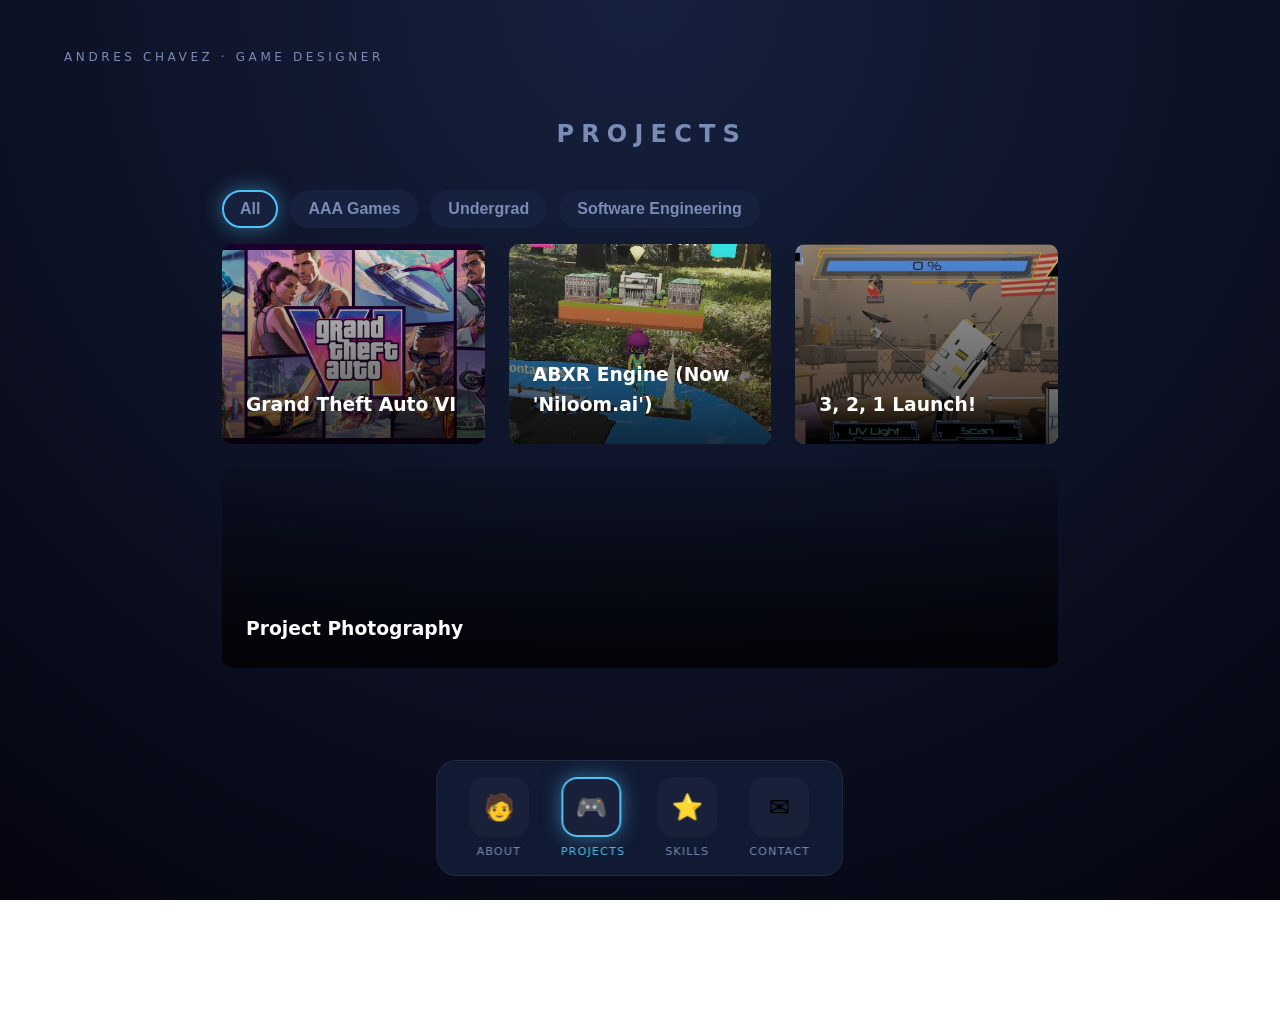
==== index.html @ 23756b4e "Adding one more achievement Added the nasa game there" ====
<!DOCTYPE html>
<html lang="en">

<head>
    <meta charset="UTF-8">
    <meta name="viewport" content="width=device-width, initial-scale=1.0">
    <title>Andres Chavez - Game Designer</title>
    <link rel="stylesheet" href="style.css">
</head>

<body>
    <header>
        <span class="console-title">Andres Chavez · Game Designer</span>
    </header>
    <main class="stage">
        <section class="panel" data-panel="about">
            <h2>About Me</h2>
            <div class="about-layout">
                <div class="about-data">
                    <div class="data-row">
                        <span class="data-label">Identity</span>
                        <span class="data-value">Andres Chavez - Game Designer</span>
                    </div>
                    <div class="data-row">
                        <span class="data-label">Location</span>
                        <span class="data-value">San Diego, CA</span>
                    </div>
                    <div class="data-row">
                        <span class="data-label">Experience</span>
                        <span class="data-value">5+ years in game design and development</span>
                    </div>
                    <div class="data-row">
                        <span class="data-label">Education</span>
                        <span class="data-value">B.S. Game and Interactive Media Design - Full Sail University</span>
                    </div>
                    <div class="data-row">
                        <span class="data-label">Current Role</span>
                        <span class="data-value">Designer: Exploration & Ambient Content @ Rockstar Games San
                            Diego</span>
                    </div>
                    <div class="data-row">
                        <span class="data-label">Resume</span>
                        <span class="data-value">
                            <a href="resume.pdf" target="_blank" class="resume-link">View My Resume ↗</a>
                        </span>
                    </div>
                </div>
                <div class="about-photo">
                    <div class="photo-item" data-index="0">
                        <img src="/images/me0.jpeg" alt="Andres Chavez">
                    </div>
                    <div class="photo-item" data-index="1">
                        <img src="/images/me1.jpeg" alt="Andres Chavez">
                    </div>
                    <div class="photo-item" data-index="2">
                        <img src="/images/me2.jpeg" alt="Andres Chavez">
                    </div>
                    <div class="photo-item" data-index="3">
                        <img src="/images/me3.jpeg" alt="Andres Chavez">
                    </div>
                    <div class="photo-item" data-index="4">
                        <img src="/images/me4.png" alt="Andres Chavez">
                    </div>
                    <div class="photo-item" data-index="5">
                        <img src="/images/me5.jpeg" alt="Andres Chavez">
                    </div>
                </div>
                <div class="about-bio">
                    <div id="p1" class="about-paragraph">
                        <p>To me there is no bigger satisfaction than seeing someone having fun with a mechanic, a
                            mission,
                            or a system you crafted from zero. That's why Game Design is my passion. Since the beginning
                            of my Game Design career, my goal has been and will always be creating these feelings of
                            amusement, serenity, and joy in players and inspire them to be their best version.</p>
                    </div>
                    <div id="p2" class="about-paragraph">
                        <p>I grew up building "Mini-games" on Minecraft, I would create a creative world, make some
                            rules,
                            and write them on Minecraft signs and play them with friends.
                            After that, I started designing levels on Halo 4's Forge Mode, and then I moved into Unity
                        </p>
                    </div>
                    <div id="p3" class="about-paragraph-last">
                        <p>I love playing Tennis, I enjoy watching anime, huge Star Wars fan. Love soccer and baseball
                            (Go Padres!)</p>
                    </div>
                </div>
                <div class="about-collage">
                    <div class="tile tile-achievements">
                        <h3>Achievements</h3>
                        <ul id="achievement-list" class="achievement-list">
                            <li class="achievement unlocked">
                                <span class="achievement-icon">🏆</span>
                                <div class="achievement-info">
                                    <strong>Graduated as Class Valedictorian</strong>
                                    <p>Achieved the highest GPA in my graduating class.</p>
                                </div>
                                <span class="achievement-date">June 2020</span>
                            </li>

                            <li class="achievement unlocked">
                                <span class="achievement-icon">🏆</span>
                                <div class="achievement-info">
                                    <strong>Shipped a game for NASA</strong>
                                    <p>See "3,2,1 Launch!" in my projects.</p>
                                </div>
                                <span class="achievement-date">January 2024</span>
                            </li>

                            <li class="achievement unlocked">
                                <span class="achievement-icon">🏆</span>
                                <div class="achievement-info">
                                    <strong>5+ years in the games industry</strong>
                                    <p>Wohoo! 5 years in AAA and counting!</p>
                                </div>
                                <span class="achievement-date">June 2026</span>
                            </li>

                            <li class="achievement locked">
                                <span class="achievement-icon">🔒</span>
                                <div class="achievement-info">
                                    <strong>Ship first AAA title</strong>
                                    <p>Grand Theft Auto VI - November 19th, 2026</p>
                                    <div class="progress-bar">
                                        <div class="progress-fill" style="width: 96%"></div>
                                    </div>
                                </div>
                            </li>
                        </ul>
                    </div>
                    <div class="tile tile-steam">
                        <h3>Currently Playing</h3>
                        <iframe src="https://store.steampowered.com/widget/2075800/" loading="lazy"></iframe>
                    </div>
                    <div class="tile tile-movie">
                        <h3>Favorite Movie</h3>
                        <a href="https://boxd.it/i7Q4" target="_blank" class="movie-link">
                            <img src="/images/sound-of-metal.jpg" alt="Sound of Metal" class="movie-poster">
                        </a>
                    </div>
                    <div class="tile tile-spotify">
                        <h3>Recent Listens</h3>
                        <iframe data-testid="embed-iframe" style="border-radius:12px"
                            src="https://open.spotify.com/embed/playlist/37i9dQZF1DX6RSJAsEDz7H?utm_source=generator&theme=0&si=4cc93a65f3f84dc2"
                            frameBorder="0" allowfullscreen=""
                            allow="autoplay; clipboard-write; encrypted-media; fullscreen; picture-in-picture"
                            loading="lazy"></iframe>
                    </div>
                    <div class="tile tile-youtube">
                        <h3>Design Analysis</h3>
                        <iframe width="560" height="315"
                            src="https://www.youtube.com/embed/RQPCYRmBMrA?si=uveSsL-RMxHceuVE"
                            title="YouTube video player" frameborder="0"
                            allow="accelerometer; autoplay; clipboard-write; encrypted-media; gyroscope; picture-in-picture; web-share"
                            referrerpolicy="strict-origin-when-cross-origin" allowfullscreen></iframe>
                    </div>
                </div>
            </div>
        </section>

        <section class="panel active" data-panel="projects">
            <h2>Projects</h2>

            <div class="filters">
                <button class="filter-btn active" data-filter="all">All</button>
                <button class="filter-btn" data-filter="aaagames">AAA Games</button>
                <button class="filter-btn" data-filter="undergradwork">Undergrad</button>
                <button class="filter-btn" data-filter="engineering">Software Engineering</button>
            </div>

            <div id="project-gallery"></div>
        </section>

        <section class="panel" data-panel="skills">
            <h2>Skills</h2>
            <p>Placeholder: list out your tools/languages/engines here, we can make this a nicer grid later.</p>
        </section>

        <section class="panel" data-panel="contact">
            <h2>Contact</h2>
            <div class="social-links">
                <label>Socials</label>
                <div class="social-links-separator">
                    <a href="www.linkedin.com/in/andresechavez" target="_blank" class="social-link">LinkedIn</a>
                    <a href="https://www.instagram.com/andrew.chv/" target="_blank" class="social-link">Instagram</a>
                    <a href="https://x.com/andresechv" target="_blank" class="social-link">X (formerly Twitter)</a>
                </div>
            </div>

            <form id="contact-form" class="contact-form" action="https://formspree.io/f/xqpedoqr" method="POST">
                <div class="form-row">
                    <label for="name">Name</label>
                    <input type="text" id="name" name="name" required>
                </div>

                <div class="form-row">
                    <label for="email">Email</label>
                    <input type="email" id="email" name="email" required>
                </div>

                <div class="form-row">
                    <label for="message">Message</label>
                    <textarea id="message" name="message" rows="6" required></textarea>
                </div>

                <input type="text" name="_gotcha" class="honeypot" tabindex="-1" autocomplete="off">

                <button type="submit" class="submit-btn">Send Message</button>
                <p id="form-status" class="form-status"></p>
            </form>
        </section>
    </main>
    <nav class="dock">
        <div class="console-menu">
            <button class="console-tile" data-category="about">
                <span class="console-icon">🧑</span>
                <span class="console-label">About</span>
            </button>
            <button class="console-tile active" data-category="projects">
                <span class="console-icon">🎮</span>
                <span class="console-label">Projects</span>
            </button>
            <button class="console-tile" data-category="skills">
                <span class="console-icon">⭐</span>
                <span class="console-label">Skills</span>
            </button>
            <button class="console-tile" data-category="contact">
                <span class="console-icon">✉️</span>
                <span class="console-label">Contact</span>
            </button>
        </div>
    </nav>
    <script src="projects-data.js"></script>
    <script src="script.js"></script>
    <script src="console.js"></script>
    <script src="contact.js"></script>
</body>

</html>
---- style.css ----
/*Main body*/
* {
  margin: 0;
  padding: 0;
  box-sizing: border-box;
}

body {
  font-family: system-ui, sans-serif;
  line-height: 1.6;
  background: radial-gradient(circle at top, #16213e, #050510);
  background-attachment: fixed;
  color: #eee;
}

header {
  display: flex;
  justify-content: space-between;
  padding: 3rem 4rem;
  font-size: 0.75rem;
  letter-spacing: 0.30em;
  text-transform: uppercase;
  color: #7a8bb5;
}

main {
  max-width: 900px;
  margin: 0 auto;
  padding: 2rem 1.5rem;
}

section {
  margin-bottom: 3rem;
}

h2 {
  font-size: 1.5rem;
  letter-spacing: 0.30em;
  margin-left: 40%;
  margin-right: 30%;
  margin-bottom: 2rem;
  text-align: center;
  display: inline-block;
  text-transform: uppercase;
  padding-bottom: 0.25rem;
  color: #7a8bb5;
}

/*Icon row/dock*/
.stage {
  min-height: 100vh;
  padding: 0rem 2rem 8rem;
  max-width: 900px;
  margin: 0 auto;
}

.panel {
  display: none;
}

.panel.active {
  display: block;
}

.dock {
  position: fixed;
  bottom: 1.5rem;
  left: 50%;
  transform: translateX(-50%);
  background: rgba(22, 33, 62, 0.7);
  backdrop-filter: blur(12px);
  border: 1px solid rgba(255, 255, 255, 0.08);
  border-radius: 20px;
  padding: 1rem 2rem 0.75rem;
  z-index: 100;
}

.console-menu {
  display: flex;
  gap: 2rem;
}

.console-tile {
  background: none;
  border: none;
  font: inherit;
  cursor: pointer;
}

.console-tile .console-icon {
  width: 60px;
  height: 60px;
  border-radius: 16px;
  border: 2px solid transparent;
  display: flex;
  align-items: center;
  justify-content: center;
  font-size: 1.6rem;
  background: rgba(255, 255, 255, 0.03);
  transition: border-color 0.25s ease, box-shadow 0.25s ease;
}

.console-tile .console-label {
  font-size: 0.7rem;
  letter-spacing: 0.1em;
  text-transform: uppercase;
  color: #7a8bb5;
}

.console-tile.active {
  opacity: 1;
}

.console-tile.active .console-icon {
  border-color: #4fc3f7;
  box-shadow: 0 0 20px rgba(79, 195, 247, 0.5);
}

.console-tile.active .console-label {
  color: #4fc3f7;
}

.console-tile:hover {
  opacity: 1;
}

/*Contact Page*/
.social-links-separator {
  width: 100%;
  display: flex;
  gap: 0.75rem;
  margin-bottom: 1.5rem;
  margin-top: 0.3rem;
}

.social-link {
  padding: 0.5rem 1rem;
  background: #16213e;
  color: #7a8bb5;
  border: 2px solid transparent;
  border-radius: 20px;
  font-weight: 600;
  transition: background 0.2s ease, color 0.2s ease;
}

.contact-form {
  max-width: 560px;
}

.form-row {
  display: flex;
  flex-direction: column;
  gap: 0.4rem;
  margin-bottom: 1.25rem;
}

.social-links label,
.form-row label {
  font-size: 0.7rem;
  letter-spacing: 0.15em;
  text-transform: uppercase;
  color: #7a8bb5;
}

.form-row input,
.form-row textarea {
  background: rgba(22, 33, 62, 0.6);
  border: 2px solid rgba(255, 255, 255, 0.08);
  border-radius: 10px;
  padding: 0.75rem 1rem;
  color: #eee;
  font: inherit;
  transition: border-color 0.2s ease, box-shadow 0.2s ease;
}

.form-row input:focus,
.form-row textarea:focus {
  outline: none;
  border-color: #4fc3f7;
  box-shadow: 0 0 15px rgba(79, 195, 247, 0.3);
}

.form-row textarea {
  resize: vertical;
}

.honeypot {
  position: absolute;
  left: -9999px;
}

.submit-btn {
  padding: 0.7rem 1.5rem;
  background: #16213e;
  color: #4fc3f7;
  border: 2px solid #4fc3f7;
  border-radius: 20px;
  font: inherit;
  font-weight: 600;
  cursor: pointer;
  transition: box-shadow 0.2s ease, transform 0.2s ease;
}

.submit-btn:hover {
  transform: translateY(-2px);
  box-shadow: 0 0 20px rgba(79, 195, 247, 0.5);
}

.submit-btn:disabled {
  opacity: 0.5;
  cursor: not-allowed;
}

.form-status {
  margin-top: 1rem;
  min-height: 1.5rem;
}

.form-status.success {
  color: #6fe3a1;
}

.form-status.error {
  color: #ff7b8a;
}

/*About*/
.about-layout {
  display: flex;
  gap: 2.5rem;
  align-items: flex-start;
  flex-wrap: wrap;
}

.about-data {
  display: flex;
  flex-direction: column;
  gap: 1.5rem;
  flex: 1 1 300px;
  background: #16213e;
  padding: 0.6rem 1.2rem;
  border-radius: 8px;
}

.data-row {
  display: flex;
  justify-content: space-between;
  align-items: baseline;
  gap: 1.5rem;
}

.data-label{
  font-size: 1rem;
  letter-spacing: 0.15em;
  text-transform: uppercase;
  color: #7a8bb5;
}

.data-value {
  font-size: 1rem;
  color: #eee;
  text-align: right;
}

.about-collage {
  display: grid;
  grid-template-columns: repeat(12, 1fr);
  gap: 1.5rem;
}

.tile {
  background: rgba(22, 33, 62, 0.6);
  border-radius: 16px;
  padding: 1.5rem;
  overflow: hidden;
}

.tile h3 {
  font-size: 0.8rem;
  letter-spacing: 0.2em;
  text-transform: uppercase;
  color: #7a8bb5;
  margin-bottom: 1rem;
}

.tile-steam   { grid-column: span 10; }
.tile-movie   { grid-column: span 5; }
.tile-spotify { grid-column: span 15; }
.tile-youtube { grid-column: span 15; }
.tile-achievements { grid-column: span 15; }

.tile iframe {
  display: block;
  width: 100%;
  border: none;
  border-radius: 12px;
}

.tile-spotify iframe { height: 152px; }
.tile-steam iframe   { height: 200px; }
.tile-youtube iframe { height: 520px; }

.tile img {
  display: block;
  width: 100%;
  border-radius: 12px;
  object-fit: cover;
}

.tile-movie img {
  aspect-ratio: 2 / 3;
  max-height: 420px;
}

@media (max-width: 700px) {
  .tile-spotify,
  .tile-steam,
  .tile-movie {
    grid-column: span 12;
  }
}

.progress-bar {
  height: 8px;
  margin-top: 0.5rem;
  background: rgba(255, 255, 255, 0.08);
  border-radius: 999px;
  overflow: hidden;
}

.progress-fill {
  width: 0;
  height: 100%;
  background: linear-gradient(90deg, #4fc3f7, #81d4fa);
  border-radius: 999px;
  box-shadow: 0 0 10px rgba(79, 195, 247, 0.6);
  transition: width 0.8s ease;
}

.achievement-list {
  list-style: none;
  display: flex;
  flex-direction: column;
  gap: 0.75rem;
}

.achievement {
  display: flex;
  gap: 1rem;
  align-items: flex-start;
  padding: 0.9rem 1rem;
  border-radius: 12px;
  background: rgba(255, 255, 255, 0.04);
  border: 1px solid transparent;
}

.achievement-icon {
  font-size: 1.5rem;
}

.achievement-info {
  flex: 1;
}

.achievement-info p {
  font-size: 0.85rem;
  color: #7a8bb5;
}

.achievement.unlocked {
  border-color: rgba(79, 195, 247, 0.4);
  box-shadow: 0 0 15px rgba(79, 195, 247, 0.15);
}

.achievement.locked {
  opacity: 0.55;
}

.achievement.locked .achievement-icon {
  filter: grayscale(1);
}

.achievement-date {
  flex: 0 0 auto;
  white-space: nowrap;
  font-size: 0.7rem;
  letter-spacing: 0.15em;
  text-transform: uppercase;
  color: #4fc3f7;
  padding-top: 0.2rem;
  align-items: right;
}

.about-paragraph {
  flex: 1 1 300px;
}

.about-paragraph p {
  margin-bottom: 1rem;
}

.about-photo {
  display: flex;
  flex-direction: row;
  align-items: center;
  width: 355px;
  height: 355px;
  flex: 0 0 auto;
  overflow-x: auto;
  scroll-snap-type: x mandatory;
  gap: 1rem;
  border-radius: 16px;
}

.photo-item {
  position: relative;
  flex: 0 0 auto;
  width: 355px;
  height: 355px;
  overflow: hidden;
  scroll-snap-align: start;
  transition: transform 0.2s ease;
}

.photo-item img {
  width: 355px;
  height: 355px;
  object-fit: cover;
  border-radius: 16px;
  box-shadow: 0 10px 30px rgba(0, 0, 0, 0.4);
}

/*Projects*/
.filters {
  width: 100%;
  display: flex;
  gap: 0.75rem;
  margin-bottom: 1rem;
}

.filter-btn {
  padding: 0.5rem 1rem;
  background: #16213e;
  color: #7a8bb5;
  border: 2px solid transparent;
  border-radius: 20px;
  cursor: pointer;
  font-weight: 600;
  font-size: 1rem;
  transition: background 0.2s ease, color 0.2s ease;
}

.filter-btn.active {
  border-color: #4fc3f7;
  box-shadow: 0 0 20px rgba(79, 195, 247, 0.5);
}

#project-gallery {
  display: flex;
  flex-wrap: wrap;
  gap: 1.5rem;
  width: 100%;
}

.project-card {
  position: relative;
  background-size: cover;
  background-position: center;
  border-radius: 10px;
  padding: 1.5rem;
  flex: 1 1 250px;
  min-height: 200px;
  display: flex;
  flex-direction: column;
  justify-content: flex-end;
  color: white;
  overflow: hidden;
  transition: transform 0.2s ease, box-shadow 0.2s ease;
  text-decoration: none;
}

.project-card::before {
  content: "";
  position: absolute;
  inset: 0;
  background: linear-gradient(to top, rgba(0, 0, 0, 0.75), rgba(0, 0, 0, 0.1));
  z-index: 0;
}

.project-card:hover {
  transform: translateY(-5px);
  box-shadow: 0 10px 20px rgba(0, 0, 0, 0.1);
}

.project-card h3 {
  position: relative;
  color: white;
  z-index: 1;
}

/*Project Page*/
#projects {
  display: flex;
  flex-wrap: wrap;
  gap: 1.5rem;
}

.back-link {
  display: inline-block;
  padding: 0rem 3rem;
  color: #7a8bb5;
  font-weight: 600;
  text-decoration: none;
}

#projects h2 {
  overflow: wrap;
}

#project-tags {
  width: 100%;
  display: flex;
  gap: 0.75rem;
  margin-bottom: 1rem;
}

.tag {
  padding: 0.5rem 1rem;
  background: #16213e;
  color: #7a8bb5;
  border: 2px solid transparent;
  border-radius: 20px;
  font-weight: 600;
  transition: background 0.2s ease, color 0.2s ease;
}

#project-media {
  display: flex;
  gap: 1rem;
  margin-top: 1.5rem;
}

#project-media img {
  border-radius: 8px;
  object-fit: cover;
}

.media-gallery {
  display: flex;
  gap: 1rem;
  overflow-x: auto;
  scroll-snap-type: x mandatory;
  padding-bottom: 1rem;
}

.media-thumb {
  position: relative;
  flex: 0 0 auto;
  width: 700px;
  height: 400px;
  border-radius: 10px;
  overflow: hidden;
  cursor: pointer;
  scroll-snap-align: start;
  transition: transform 0.2s ease;
}

.media-thumb img {
  width: 100%;
  height: 100%;
  object-fit: cover;
  display: block;
}

.play-icon {
  position: absolute;
  top: 50%;
  left: 50%;
  transform: translate(-50%, -50%);
  font-size: 2rem;
  color: white;
  text-shadow: 0 2px 8px rgba(0, 0, 0, 0.6);
}

.media-modal {
  display: none;
  position: fixed;
  inset: 0;
  background: rgba(0, 0, 0, 0.9);
  z-index: 1000;
  align-items: center;
  justify-content: center;
}

.media-modal.open {
  display: flex;
}

.modal-content {
  max-width: 90vw;
  max-height: 85vh;
}

.modal-content img {
  max-width: 90vw;
  max-height: 85vh;
  border-radius: 8px;
}

.modal-content iframe {
  width: min(90vw, 900px);
  height: min(50.625vw, 506px);
  /* maintains 16:9 */
  border: none;
  border-radius: 8px;
}

.modal-close {
  position: absolute;
  top: 1.5rem;
  right: 2rem;
  background: none;
  border: none;
  color: white;
  font-size: 2.5rem;
  cursor: pointer;
  line-height: 1;
}

.modal-nav {
  position: absolute;
  top: 50%;
  transform: translateY(-50%);
  background: rgba(255, 255, 255, 0.1);
  border: none;
  color: white;
  font-size: 1.5rem;
  width: 50px;
  height: 50px;
  border-radius: 50%;
  cursor: pointer;
  display: flex;
  align-items: center;
  justify-content: center;
  transition: background 0.2s ease;
}

.modal-nav:hover {
  background: rgba(255, 255, 255, 0.25);
}

.modal-prev {
  left: 1.5rem;
}

.modal-next {
  right: 1.5rem;
}

#project-link {
  display: flex;
  flex-wrap: wrap;
  gap: 0.75rem;
}

.link-box {
  padding: 0.5rem 1rem;
  background: #16213e;
  color: #7a8bb5;
  border: 2px solid transparent;
  border-radius: 20px;
  font-weight: 600;
  transition: background 0.2s ease, color 0.2s ease;
}

.project-layout {
  display: grid;
  grid-template-columns: 2fr 1fr;
  gap: 2rem;
  align-items: start;
  margin-top: 2rem;
}

.project-main h3 {
  margin-bottom: 0.75rem;
  color: #4fc3f7;
}

.project-main p {
  margin-bottom: 1rem;
}

.project-info {
  background: rgba(22, 33, 62, 0.6);
  border: 1px solid rgba(255,255,255,0.08);
  border-radius: 14px;
  padding: 1.5rem;
}

.project-info dt {
  font-size: 0.7rem;
  letter-spacing: 0.15em;
  text-transform: uppercase;
  color: #7a8bb5;
  margin-top: 1rem;
}

.project-info dt:first-of-type {
  margin-top: 0;
}

.project-info dd {
  margin: 0.25rem 0 0;
}

.tool-tag {
  display: inline-block;
  padding: 0.2rem 0.7rem;
  margin: 0.2rem 0.3rem 0.2rem 0;
  background: rgba(79, 195, 247, 0.12);
  border-radius: 12px;
  font-size: 0.8rem;
  color: #4fc3f7;
}

@media (max-width: 700px) {
  .project-layout {
    grid-template-columns: 1fr;
  }
}

/*Footer*/
footer {
  text-align: center;
  padding: 2rem;
  background: #1a1a2e;
  color: white;
}
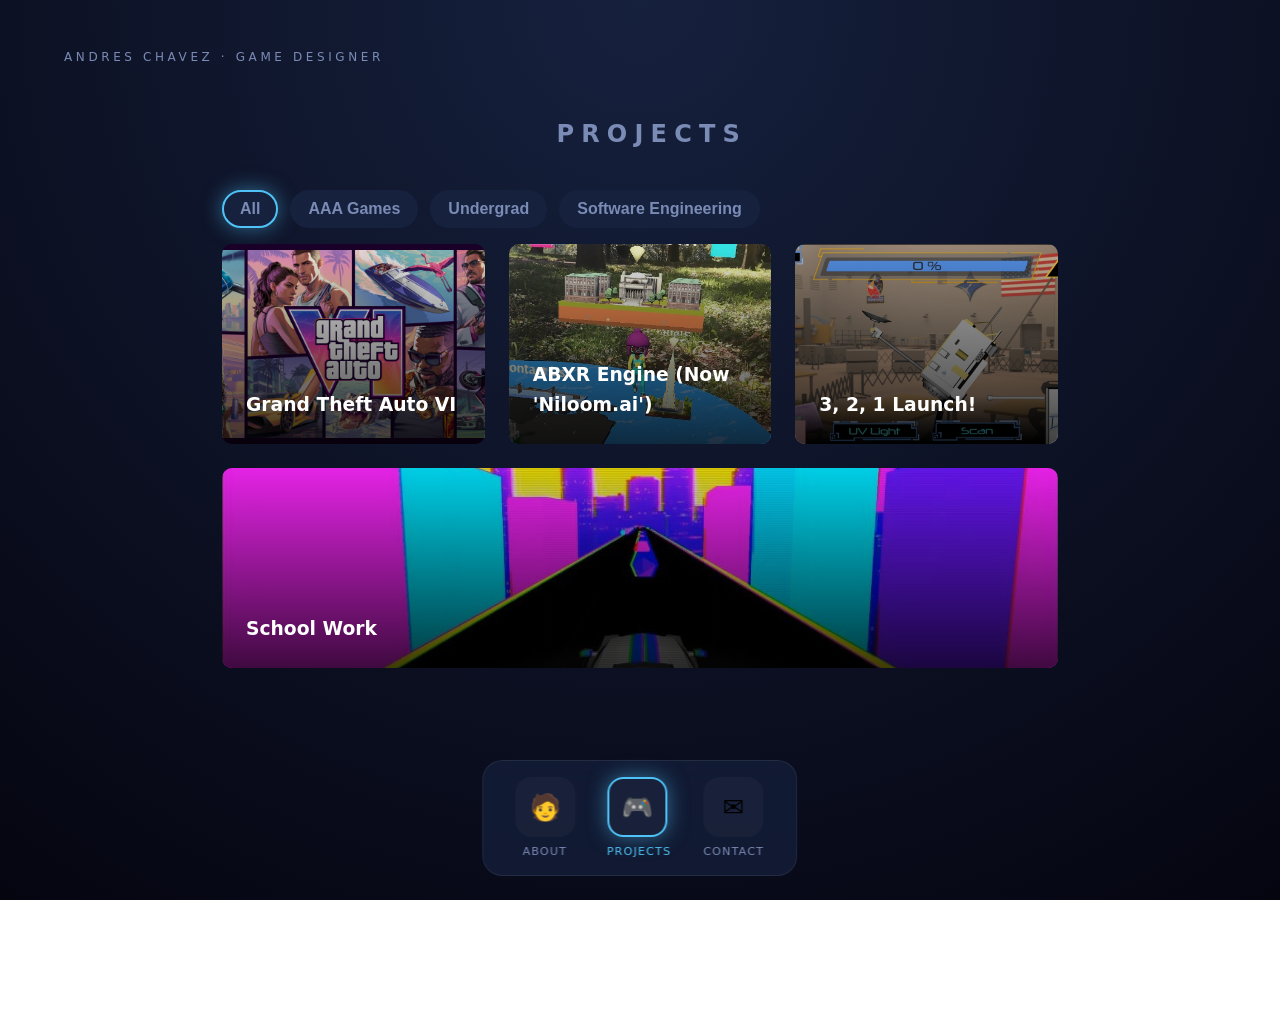
==== commit 0ffc02b0: "Set up general studen projects page Also removed the Skill page, don't want it anymore." ====
--- a/index.html
+++ b/index.html
@@ -169,11 +169,6 @@
             </div>
 
             <div id="project-gallery"></div>
-        </section>
-
-        <section class="panel" data-panel="skills">
-            <h2>Skills</h2>
-            <p>Placeholder: list out your tools/languages/engines here, we can make this a nicer grid later.</p>
         </section>
 
         <section class="panel" data-panel="contact">
@@ -220,10 +215,6 @@
                 <span class="console-icon">🎮</span>
                 <span class="console-label">Projects</span>
             </button>
-            <button class="console-tile" data-category="skills">
-                <span class="console-icon">⭐</span>
-                <span class="console-label">Skills</span>
-            </button>
             <button class="console-tile" data-category="contact">
                 <span class="console-icon">✉️</span>
                 <span class="console-label">Contact</span>
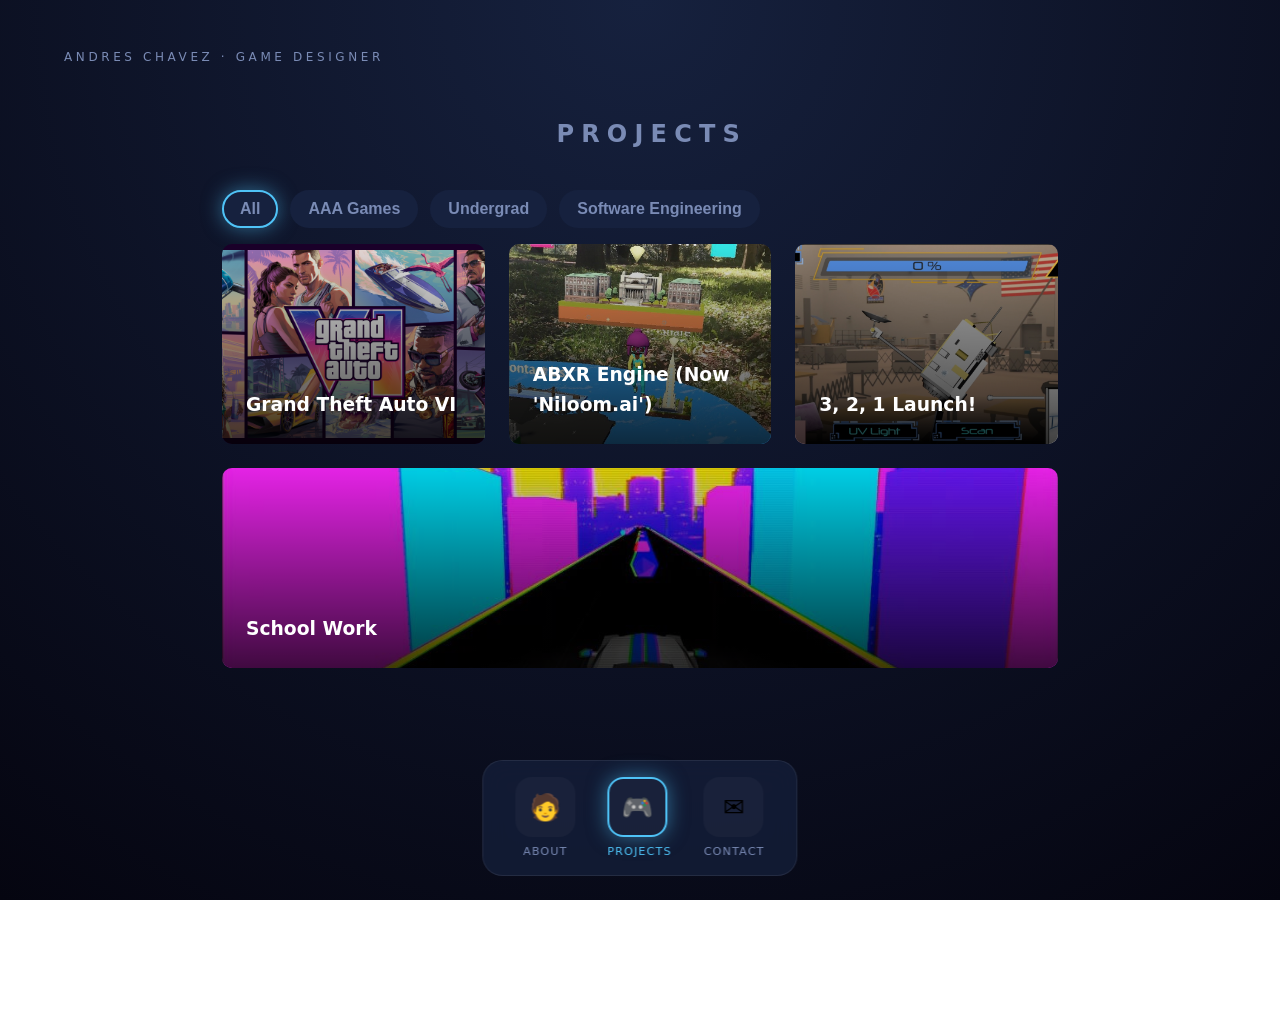
==== commit 1d826aae: "Adding scores to projects Also wrote info for all of the projects and rewrote my about me. Updated a" ====
--- a/index.html
+++ b/index.html
@@ -41,7 +41,7 @@
                     <div class="data-row">
                         <span class="data-label">Resume</span>
                         <span class="data-value">
-                            <a href="resume.pdf" target="_blank" class="resume-link">View My Resume ↗</a>
+                            <a class="review-link" href="resume.pdf" target="_blank">View My Resume ↗</a>
                         </span>
                     </div>
                 </div>
@@ -67,22 +67,25 @@
                 </div>
                 <div class="about-bio">
                     <div id="p1" class="about-paragraph">
-                        <p>To me there is no bigger satisfaction than seeing someone having fun with a mechanic, a
-                            mission,
-                            or a system you crafted from zero. That's why Game Design is my passion. Since the beginning
-                            of my Game Design career, my goal has been and will always be creating these feelings of
-                            amusement, serenity, and joy in players and inspire them to be their best version.</p>
+                        <p>Video Games can be such an incredible art form and story telling medium.
+                            It’s incredible to see how pixels on a screen can really induce a rainbow of feelings on a
+                            human being, and to me there is no bigger satisfaction than creating content and experiences
+                            that induce these amazing emotions through the medium.
+                            That is why Game Design is my passion, my goal will always be creating these feelings of
+                            amusement, wonder, and joy hopefully inspiring others to be their best version.</p>
                     </div>
                     <div id="p2" class="about-paragraph">
-                        <p>I grew up building "Mini-games" on Minecraft, I would create a creative world, make some
-                            rules,
-                            and write them on Minecraft signs and play them with friends.
-                            After that, I started designing levels on Halo 4's Forge Mode, and then I moved into Unity
-                        </p>
+                        <p>Growing up in Venezuela I realized really early in my life how incredible video games can be,
+                            how they can be way more than just a distraction, a literal escape from reality to many.
+                            I started picking up games that allowed user generated content from an early age like
+                            Minecraft, Halo 4’s Forge Mode, GTA Online’s Creator in hopes to replicate these great
+                            feelings that all of my favorite games would make me feel.
+                            Many years later here I am actually designing video games for a living! A real dream come true, my 13-year-old self, 
+                            who had just figured out he wanted to make games for a living, would’ve never imagined it.</p>
                     </div>
                     <div id="p3" class="about-paragraph-last">
-                        <p>I love playing Tennis, I enjoy watching anime, huge Star Wars fan. Love soccer and baseball
-                            (Go Padres!)</p>
+                        <p>Hiker and Kayaker. I love playing Tennis, I enjoy watching anime, huge Star Wars fan. Soccer fan (Hala Madrid!) 
+                            and baseball fan (Go Padres!)</p>
                     </div>
                 </div>
                 <div class="about-collage">
@@ -92,37 +95,46 @@
                             <li class="achievement unlocked">
                                 <span class="achievement-icon">🏆</span>
                                 <div class="achievement-info">
+                                    <strong>Shipped first AAA title</strong>
+                                    <p>Grand Theft Auto VI - Most Anticipated Game of All Time</p>
+                                </div>
+                                <span class="achievement-date">November 2026</span>
+                            </li>
+
+                            <li class="achievement unlocked">
+                                <span class="achievement-icon">🏆</span>
+                                <div class="achievement-info">
+                                    <strong>5+ years in the games industry</strong>
+                                    <p>Wohoo! 5 years in AAA and counting!</p>
+                                </div>
+                                <span class="achievement-date">June 2026</span>
+                            </li>
+
+                            <li class="achievement unlocked">
+                                <span class="achievement-icon">🏆</span>
+                                <div class="achievement-info">
+                                    <strong>Shipped a game for NASA</strong>
+                                    <p>See "3,2,1 Launch!" in my projects.</p>
+                                </div>
+                                <span class="achievement-date">January 2024</span>
+                            </li>
+
+                            <li class="achievement unlocked">
+                                <span class="achievement-icon">🏆</span>
+                                <div class="achievement-info">
                                     <strong>Graduated as Class Valedictorian</strong>
                                     <p>Achieved the highest GPA in my graduating class.</p>
                                 </div>
                                 <span class="achievement-date">June 2020</span>
                             </li>
 
-                            <li class="achievement unlocked">
-                                <span class="achievement-icon">🏆</span>
-                                <div class="achievement-info">
-                                    <strong>Shipped a game for NASA</strong>
-                                    <p>See "3,2,1 Launch!" in my projects.</p>
-                                </div>
-                                <span class="achievement-date">January 2024</span>
-                            </li>
-
-                            <li class="achievement unlocked">
-                                <span class="achievement-icon">🏆</span>
-                                <div class="achievement-info">
-                                    <strong>5+ years in the games industry</strong>
-                                    <p>Wohoo! 5 years in AAA and counting!</p>
-                                </div>
-                                <span class="achievement-date">June 2026</span>
-                            </li>
-
                             <li class="achievement locked">
                                 <span class="achievement-icon">🔒</span>
                                 <div class="achievement-info">
-                                    <strong>Ship first AAA title</strong>
-                                    <p>Grand Theft Auto VI - November 19th, 2026</p>
+                                    <strong>10 years in the game industry</strong>
+                                    <p>Half way there</p>
                                     <div class="progress-bar">
-                                        <div class="progress-fill" style="width: 96%"></div>
+                                        <div class="progress-fill" style="width: 50%"></div>
                                     </div>
                                 </div>
                             </li>
--- a/style.css
+++ b/style.css
@@ -251,9 +251,11 @@
 
 .data-label{
   font-size: 1rem;
-  letter-spacing: 0.15em;
+  letter-spacing: 0.2em;
   text-transform: uppercase;
   color: #7a8bb5;
+  margin-bottom: 1rem;
+  font-weight: bold;
 }
 
 .data-value {
@@ -713,6 +715,11 @@
   margin: 0.25rem 0 0;
 }
 
+.review-link {
+  color: #ffffff;
+  display: inline-block;
+}
+
 .tool-tag {
   display: inline-block;
   padding: 0.2rem 0.7rem;
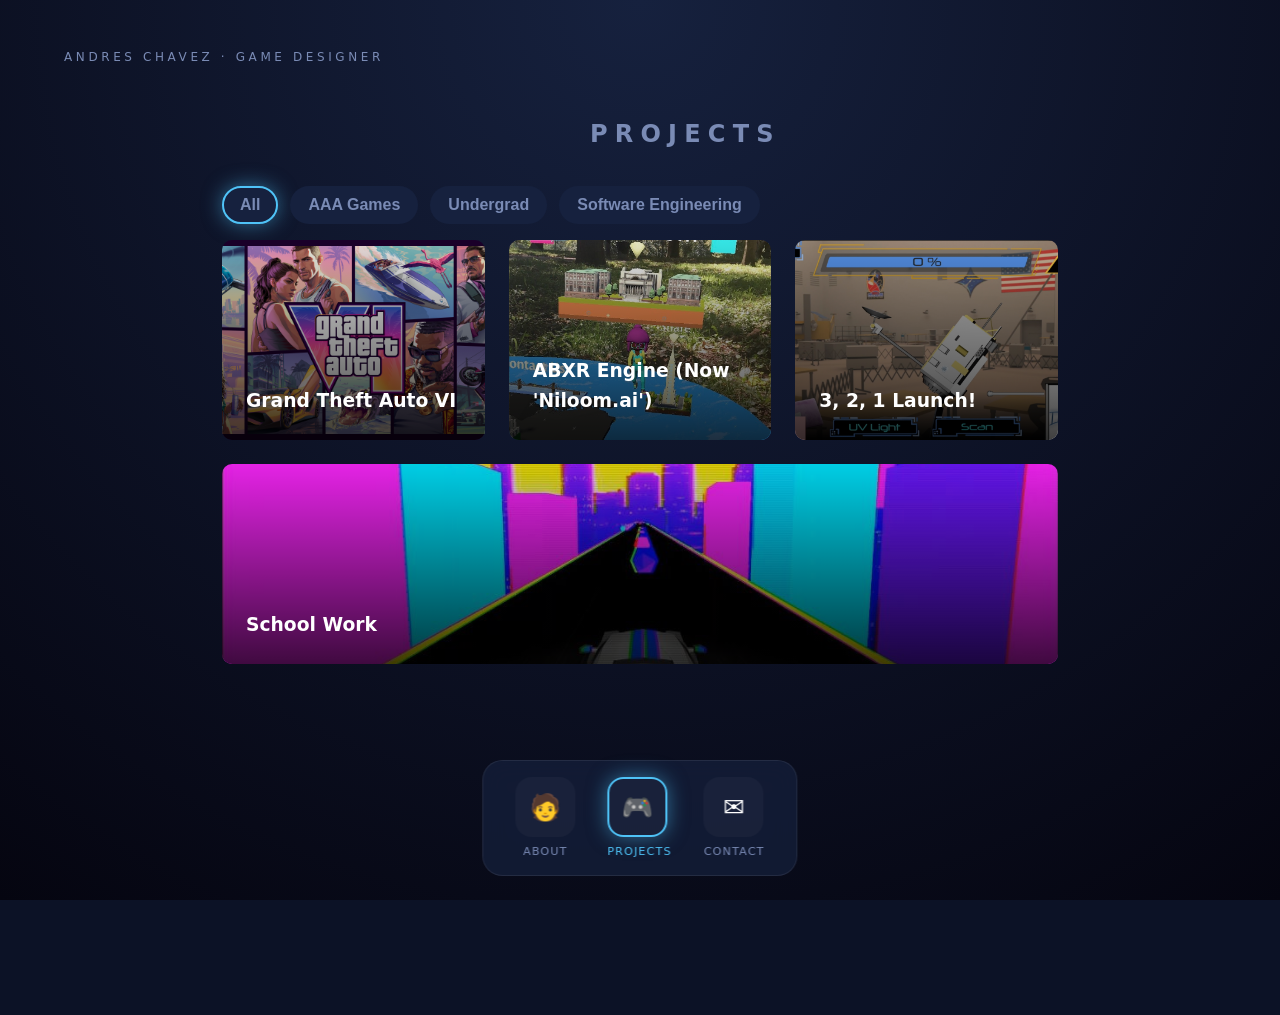
==== commit 07739be5: "Mobile fixes - Centered h2 titles for pages - Added theme color for mobile  Contacts page: - Fixed t" ====
--- a/index.html
+++ b/index.html
@@ -6,6 +6,7 @@
     <meta name="viewport" content="width=device-width, initial-scale=1.0">
     <title>Andres Chavez - Game Designer</title>
     <link rel="stylesheet" href="style.css">
+    <meta name="theme-color" content="#0c1226">
 </head>
 
 <body>
@@ -47,22 +48,22 @@
                 </div>
                 <div class="about-photo">
                     <div class="photo-item" data-index="0">
-                        <img src="/images/me0.jpeg" alt="Andres Chavez">
+                        <img src="images/me0.jpeg" alt="Andres Chavez">
                     </div>
                     <div class="photo-item" data-index="1">
-                        <img src="/images/me1.jpeg" alt="Andres Chavez">
+                        <img src="images/me1.jpeg" alt="Andres Chavez">
                     </div>
                     <div class="photo-item" data-index="2">
-                        <img src="/images/me2.jpeg" alt="Andres Chavez">
+                        <img src="images/me2.jpeg" alt="Andres Chavez">
                     </div>
                     <div class="photo-item" data-index="3">
-                        <img src="/images/me3.jpeg" alt="Andres Chavez">
+                        <img src="images/me3.jpeg" alt="Andres Chavez">
                     </div>
                     <div class="photo-item" data-index="4">
-                        <img src="/images/me4.png" alt="Andres Chavez">
+                        <img src="images/me4.png" alt="Andres Chavez">
                     </div>
                     <div class="photo-item" data-index="5">
-                        <img src="/images/me5.jpeg" alt="Andres Chavez">
+                        <img src="images/me5.jpeg" alt="Andres Chavez">
                     </div>
                 </div>
                 <div class="about-bio">
@@ -147,7 +148,7 @@
                     <div class="tile tile-movie">
                         <h3>Favorite Movie</h3>
                         <a href="https://boxd.it/i7Q4" target="_blank" class="movie-link">
-                            <img src="/images/sound-of-metal.jpg" alt="Sound of Metal" class="movie-poster">
+                            <img src="images/sound-of-metal.jpg" alt="Sound of Metal" class="movie-poster">
                         </a>
                     </div>
                     <div class="tile tile-spotify">
--- a/style.css
+++ b/style.css
@@ -3,6 +3,11 @@
   margin: 0;
   padding: 0;
   box-sizing: border-box;
+}
+
+html {
+  background-color: #0c1226;
+  color-scheme: dark;
 }
 
 body {
@@ -36,13 +41,11 @@
 h2 {
   font-size: 1.5rem;
   letter-spacing: 0.30em;
-  margin-left: 40%;
-  margin-right: 30%;
+  padding-left: 0.30em;
+  margin-left: 10%;
   margin-bottom: 2rem;
   text-align: center;
-  display: inline-block;
   text-transform: uppercase;
-  padding-bottom: 0.25rem;
   color: #7a8bb5;
 }
 
@@ -128,6 +131,7 @@
 .social-links-separator {
   width: 100%;
   display: flex;
+  flex-wrap: wrap;
   gap: 0.75rem;
   margin-bottom: 1.5rem;
   margin-top: 0.3rem;
@@ -266,11 +270,12 @@
 
 .about-collage {
   display: grid;
-  grid-template-columns: repeat(12, 1fr);
+  grid-template-columns: repeat(12, minmax(0, 1fr));
   gap: 1.5rem;
 }
 
 .tile {
+  min-width: 0;
   background: rgba(22, 33, 62, 0.6);
   border-radius: 16px;
   padding: 1.5rem;
@@ -285,11 +290,11 @@
   margin-bottom: 1rem;
 }
 
-.tile-steam   { grid-column: span 10; }
-.tile-movie   { grid-column: span 5; }
-.tile-spotify { grid-column: span 15; }
-.tile-youtube { grid-column: span 15; }
-.tile-achievements { grid-column: span 15; }
+.tile-steam        { grid-column: span 7; }
+.tile-movie        { grid-column: span 5; }
+.tile-spotify      { grid-column: span 12; }
+.tile-youtube      { grid-column: span 12; }
+.tile-achievements { grid-column: span 12; }
 
 .tile iframe {
   display: block;
@@ -300,7 +305,10 @@
 
 .tile-spotify iframe { height: 152px; }
 .tile-steam iframe   { height: 200px; }
-.tile-youtube iframe { height: 520px; }
+.tile-youtube iframe {
+  aspect-ratio: 16 / 9;
+  height: auto;
+}
 
 .tile img {
   display: block;
@@ -315,9 +323,7 @@
 }
 
 @media (max-width: 700px) {
-  .tile-spotify,
-  .tile-steam,
-  .tile-movie {
+  .about-collage .tile {
     grid-column: span 12;
   }
 }
@@ -390,7 +396,23 @@
   text-transform: uppercase;
   color: #4fc3f7;
   padding-top: 0.2rem;
-  align-items: right;
+}
+
+@media (max-width: 700px) {
+  .achievement {
+    display: grid;
+    grid-template-columns: auto 1fr;
+    gap: 0.25rem 1rem;
+  }
+
+  .achievement-date {
+    grid-column: 2;
+    padding-top: 0.25rem;
+  }
+
+  .achievement-info {
+    min-width: 0;
+  }
 }
 
 .about-paragraph {
@@ -405,8 +427,9 @@
   display: flex;
   flex-direction: row;
   align-items: center;
-  width: 355px;
-  height: 355px;
+  width: min(355px, 100%);
+  aspect-ratio: 1 / 1;
+  margin-inline: auto;
   flex: 0 0 auto;
   overflow-x: auto;
   scroll-snap-type: x mandatory;
@@ -416,17 +439,16 @@
 
 .photo-item {
   position: relative;
-  flex: 0 0 auto;
-  width: 355px;
-  height: 355px;
+  flex: 0 0 100%;
+  height: 100%;
   overflow: hidden;
   scroll-snap-align: start;
   transition: transform 0.2s ease;
 }
 
 .photo-item img {
-  width: 355px;
-  height: 355px;
+  width: 100%;
+  height: 100%;
   object-fit: cover;
   border-radius: 16px;
   box-shadow: 0 10px 30px rgba(0, 0, 0, 0.4);
@@ -436,6 +458,7 @@
 .filters {
   width: 100%;
   display: flex;
+  flex-wrap: wrap;
   gap: 0.75rem;
   margin-bottom: 1rem;
 }
@@ -522,6 +545,7 @@
 #project-tags {
   width: 100%;
   display: flex;
+  flex-wrap: wrap;
   gap: 0.75rem;
   margin-bottom: 1rem;
 }
@@ -558,8 +582,8 @@
 .media-thumb {
   position: relative;
   flex: 0 0 auto;
-  width: 700px;
-  height: 400px;
+  width: min(700px, 85%);
+  aspect-ratio: 7 / 4;
   border-radius: 10px;
   overflow: hidden;
   cursor: pointer;
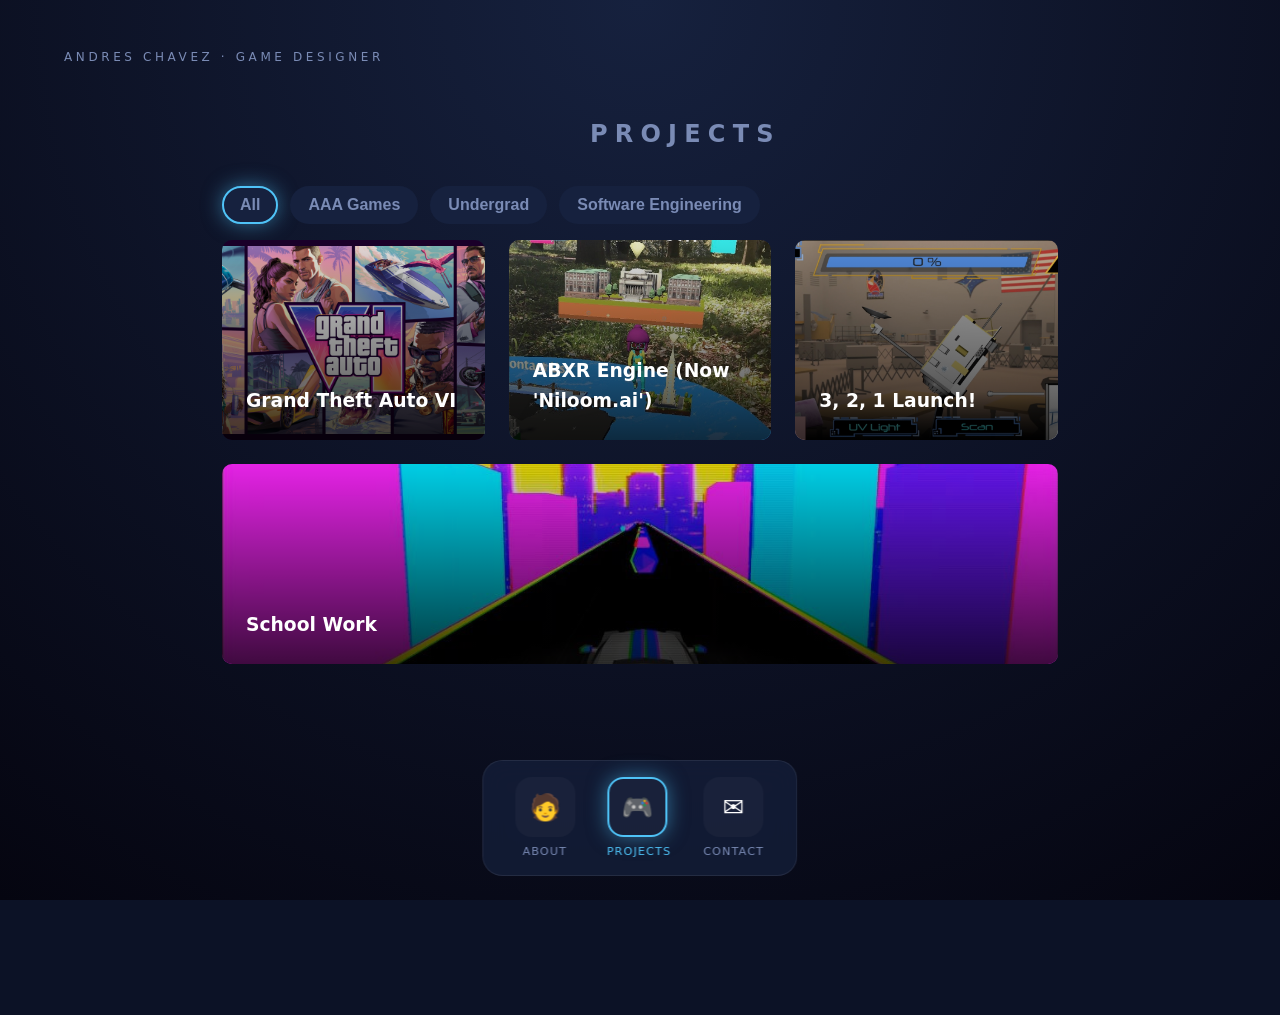
==== commit 107469d9: "Fixed linkedIn link Wasn't working" ====
--- a/index.html
+++ b/index.html
@@ -189,7 +189,7 @@
             <div class="social-links">
                 <label>Socials</label>
                 <div class="social-links-separator">
-                    <a href="www.linkedin.com/in/andresechavez" target="_blank" class="social-link">LinkedIn</a>
+                    <a href="https://www.linkedin.com/in/andresechavez/" target="_blank" class="social-link">LinkedIn</a>
                     <a href="https://www.instagram.com/andrew.chv/" target="_blank" class="social-link">Instagram</a>
                     <a href="https://x.com/andresechv" target="_blank" class="social-link">X (formerly Twitter)</a>
                 </div>
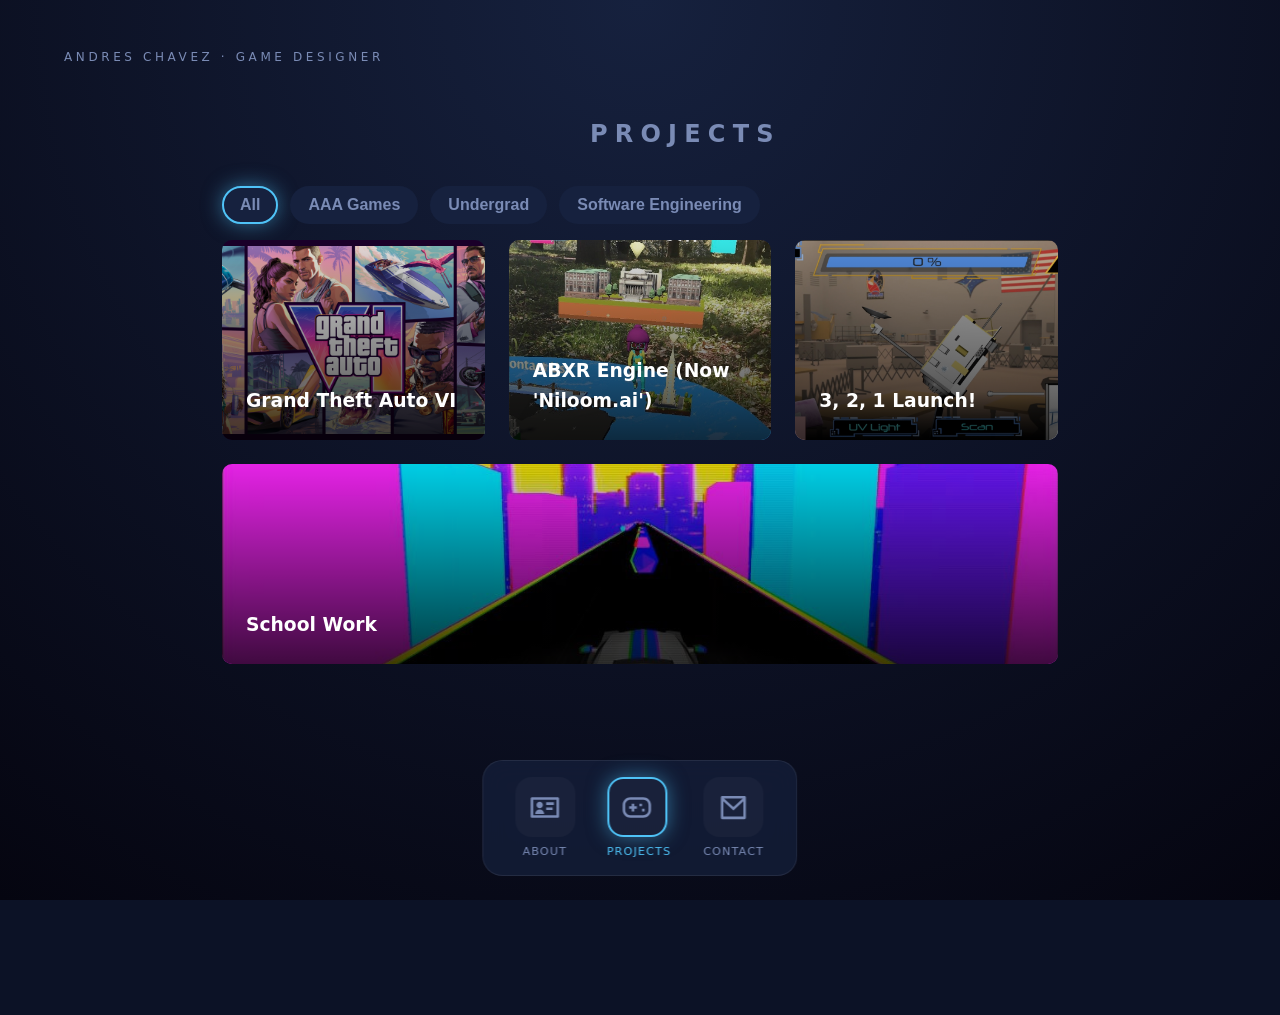
==== commit 928445d7: "Swapping emojis for real icons Removed emojis from console bar, they are icons now." ====
--- a/index.html
+++ b/index.html
@@ -221,15 +221,21 @@
     <nav class="dock">
         <div class="console-menu">
             <button class="console-tile" data-category="about">
-                <span class="console-icon">🧑</span>
+                <div class="console-icon">
+                    <img src="images/icons/id-card-line.svg" alt="about icon" class="console-icon-img">
+                </div>
                 <span class="console-label">About</span>
             </button>
             <button class="console-tile active" data-category="projects">
-                <span class="console-icon">🎮</span>
+                <div class="console-icon">
+                    <img src="images/icons/gamepad-line.svg" alt="game pad icon" class="console-icon-img">
+                </div>
                 <span class="console-label">Projects</span>
             </button>
             <button class="console-tile" data-category="contact">
-                <span class="console-icon">✉️</span>
+                <div class="console-icon">
+                    <img src="images/icons/mail-line.svg" alt="mail icon" class="console-icon-img">
+                </div>
                 <span class="console-label">Contact</span>
             </button>
         </div>
--- a/style.css
+++ b/style.css
@@ -108,6 +108,11 @@
   letter-spacing: 0.1em;
   text-transform: uppercase;
   color: #7a8bb5;
+}
+
+.console-icon-img{
+  width: 55%;
+  height: auto;
 }
 
 .console-tile.active {
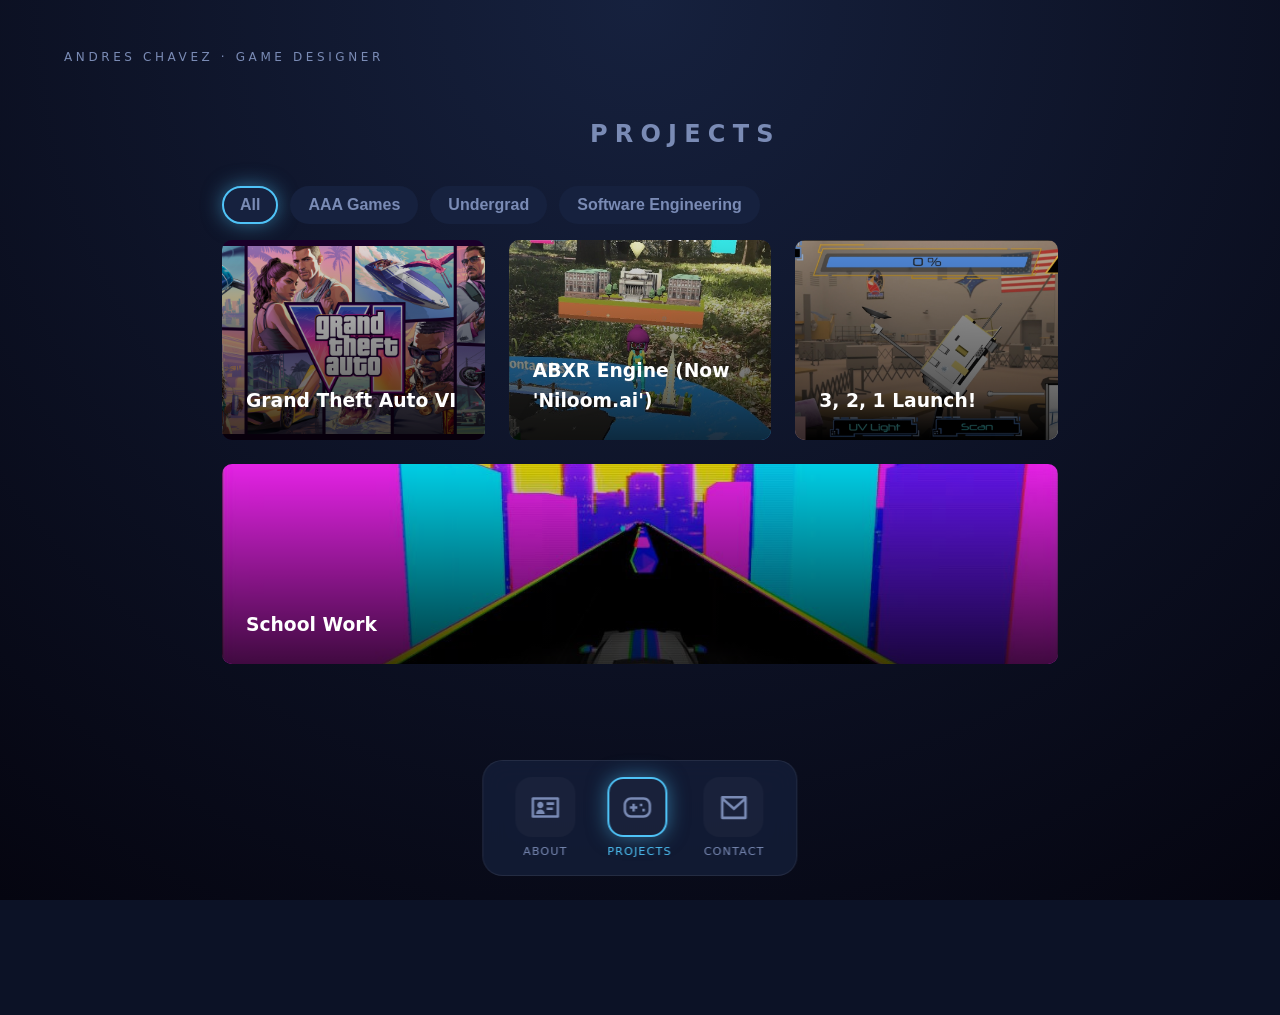
==== commit 3f96d620: "Trying new resume change" ====
--- a/index.html
+++ b/index.html
@@ -42,7 +42,7 @@
                     <div class="data-row">
                         <span class="data-label">Resume</span>
                         <span class="data-value">
-                            <a class="review-link" href="resume.pdf" target="_blank">View My Resume ↗</a>
+                            <a class="review-link" href="MyResume.pdf" target="_blank">View My Resume ↗</a>
                         </span>
                     </div>
                 </div>
